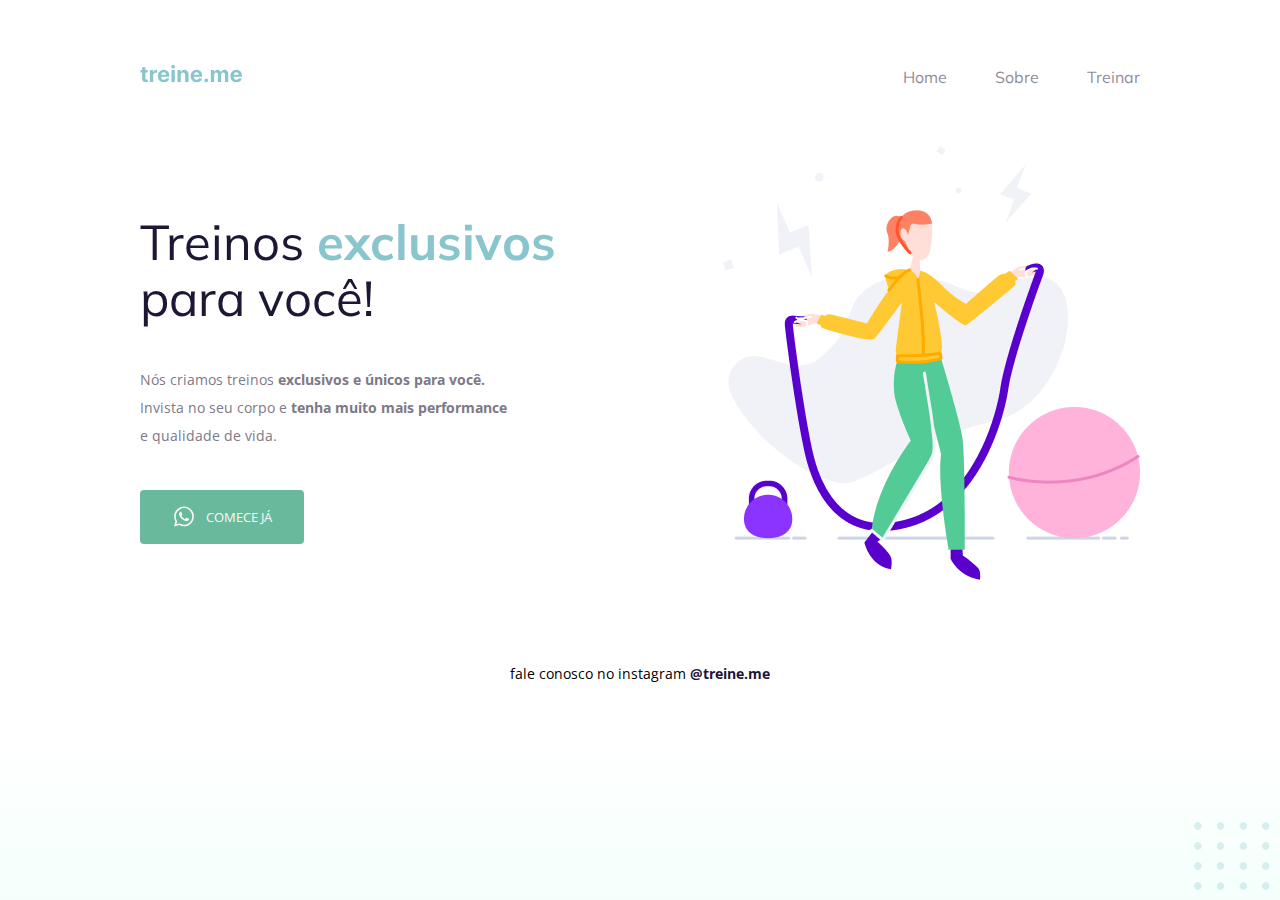
==== stage2-fase3/index.html @ 4b48f784 "Entrega projeto corrigindo bugs 2" ====
<!DOCTYPE html>
<html lang="pt-br">
  <head>
    <link rel="preconnect" href="https://fonts.googleapis.com">
    <link rel="preconnect" href="https://fonts.gstatic.com" crossorigin>

    <meta charset="UTF-8" />
    <meta name="viewport" content="width=device-width, initial-scale=1.0" />
    <title>Treine me</title>

    <link href="https://fonts.googleapis.com/css2?family=Mulish:wght@400;700&family=Open+Sans&display=swap" rel="stylesheet">

    <link rel="stylesheet" href="style.css">

  </head>
  <body>

    <div class="page">
      
      <nav>

        <a id="logo" href="#">
          <img src="images/logo.svg" alt="Treine.me" />
        </a>

        <ul>
          <li><a href="#">Home</a></li>
          <li><a href="#">Sobre</a></li>
          <li><a href="#">Treinar</a></li>
        </ul>
      </nav>
      
      <main>
        
        <section>
          
          <h1>Treinos <span>exclusivos</span> para você!</h1>
          
          <p>
            Nós criamos treinos <strong>exclusivos e únicos para você.</strong></br>
            Invista no seu corpo e <strong>tenha muito mais performance</strong></br> 
            e qualidade de vida.
          </p>

          <button>
            <img src="images/whats.svg" alt="Ícone do whatsapp">
            Comece já
          </button>
          
          
        </section>

        <img src="images/img.png" alt="Desenho de uma mulher pulando corda em uma academia.">

      </main>

      <footer>
        fale conosco no instagram <a href="https://instagram.com/treineme" target="_blank">@treine.me</a>
      </footer>

    </div>

    <img id="balls" src="images/balls.svg" alt="Bolinhas decorativas verdes no canto inferior direito da página.">

  </body>
</html>
---- stage2-fase3/style.css ----
body {
    margin: 0;
  
    font-family: 'Open Sans', sans-serif;
    background: linear-gradient(180deg, rgba(227, 255, 248, 0) 82.08%, rgba(227, 255, 248, 0.38) 100%);
  
    min-height: 100vh;
  }
  
  .page {
    width: 1000px;
    margin: 0 auto;
    padding: 65px;
  }

  main {
    display: flex;
    justify-content: space-between;
    align-items: center;
  }
  
  nav {
    display: flex;
    justify-content: space-between;
    align-items: center;
    margin-bottom: 58px;
  }
  
  ul {
    display: flex;
    list-style: none;
    margin: 0;
    padding: 0;
    gap: 48px;
  }
  
  a {
    color: #1f1534;
    text-decoration: none;
  }
  
  ul li a {
      opacity: 0.5;
  }
  
  ul li a:hover {
    font-weight: bold;
    opacity: 1;
  }
  
  h1,  ul {
    font-family: "Mulish", sans-serif;
  }
  
  h1 {
    font-size: 49px;
    line-height: 56px;
    color: #1f1534;
  
    font-weight: normal;
  
    width: 490px;
  }
  
  h1 span {
    color: #89c5cc;
    font-weight: bold;
  }
  
  section p {
    font-size: 14px;
    line-height: 28px;
    color: #7d7987;
  
    margin: 40px 0;
  }
  
  button {
    color: #F9F9F9;
    text-transform: uppercase;
    font-family: 'Open Sans', sans-serif;
  
    background: #69B99D;
    border: 0;
    padding: 14px 32px 15px;
  
    display: flex;
    justify-content: center;
    align-items: center;

    gap: 10px;
    border-radius: 4px;
  
    cursor: pointer;
  }
  
  button:hover {
      background: #4EA788;
  }
  
  footer {
    font-size: 14px;
    line-height: 28px;
  
    text-align: center;
  
    margin-top: 80px;
  }
  
  footer a {
    font-weight: bold;
  }
  
  #balls {
    position: fixed;
    bottom: 0;
    right: 0;
  }
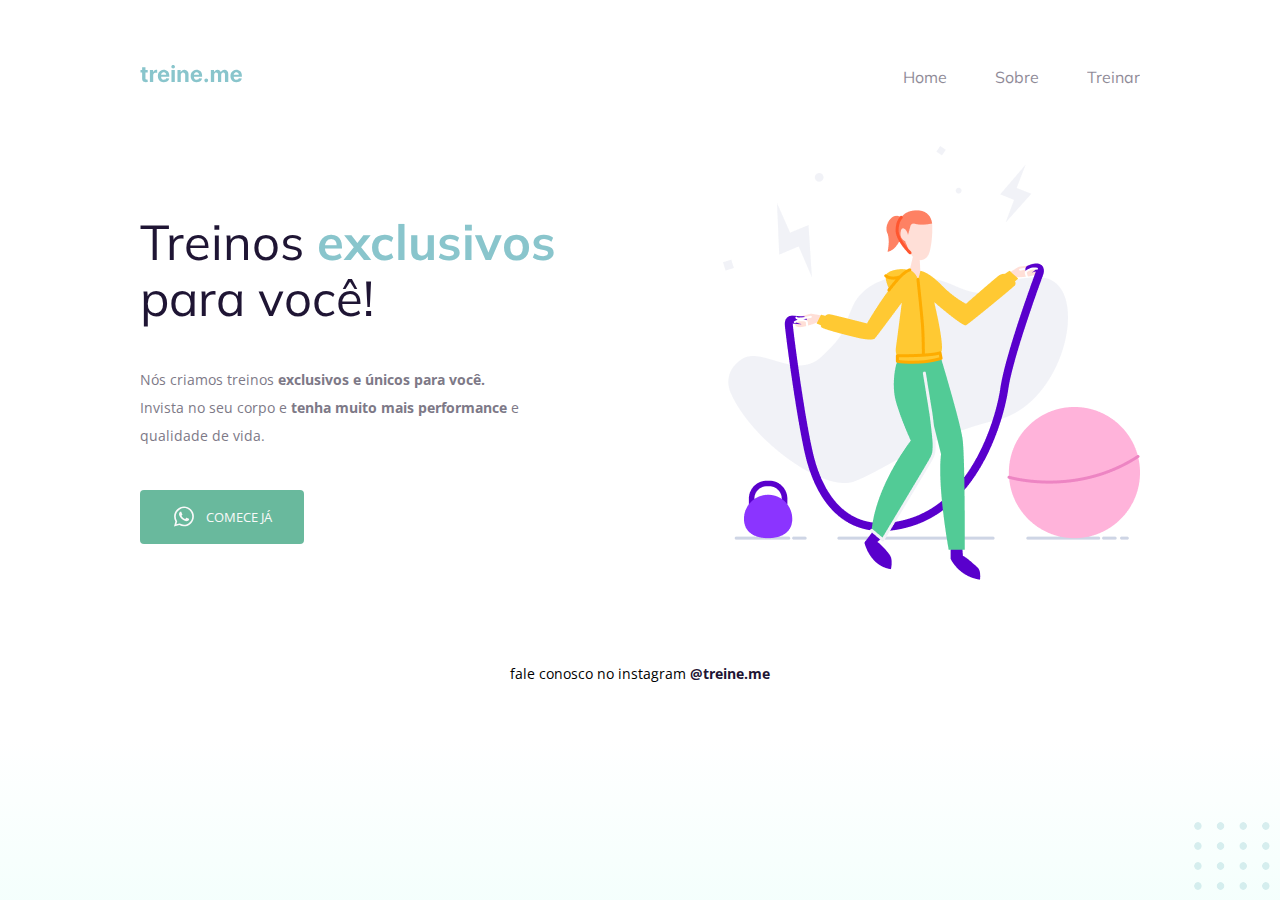
==== commit fa117c6a: "ajustes de px e quebra de linha h1" ====
--- a/stage2-fase3/index.html
+++ b/stage2-fase3/index.html
@@ -38,8 +38,8 @@
           
           <p>
             Nós criamos treinos <strong>exclusivos e únicos para você.</strong></br>
-            Invista no seu corpo e <strong>tenha muito mais performance</strong></br> 
-            e qualidade de vida.
+            Invista no seu corpo e <strong>tenha muito mais performance</strong> e </br>
+            qualidade de vida.
           </p>
 
           <button>
